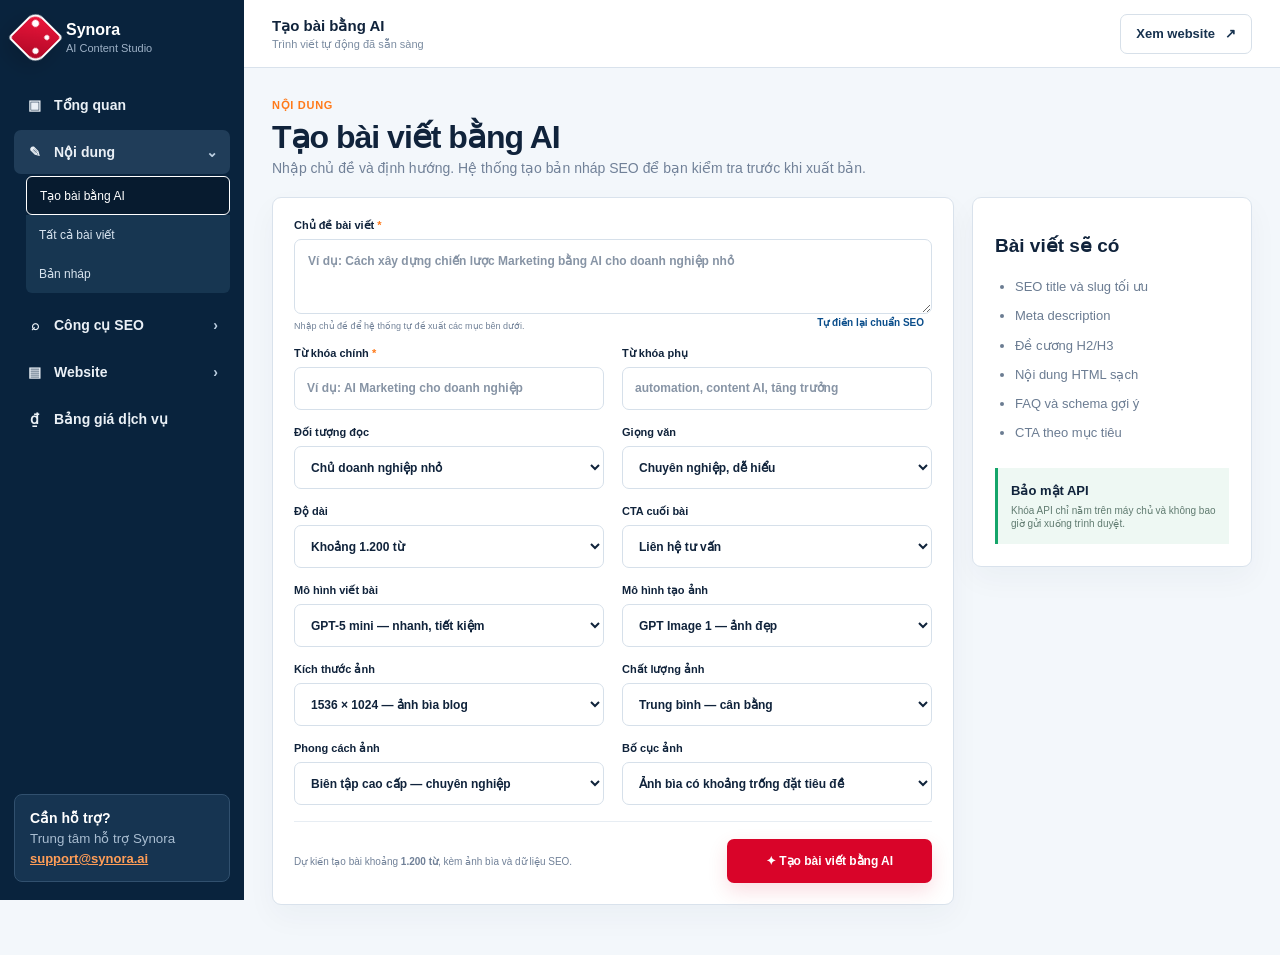
==== admin/index.html @ aa8aed4e "Add Synora AI content studio" ====
<!doctype html>
<html lang="vi">
<head>
  <meta charset="utf-8">
  <meta name="viewport" content="width=device-width,initial-scale=1">
  <meta name="description" content="Synora AI Content Studio — tạo và chỉnh sửa bản nháp SEO bằng AI.">
  <title>Synora — Tạo bài viết bằng AI</title>
  <style>
    :root{--navy:#09233d;--navy2:#173651;--orange:#ff7a1a;--red:#d90429;--border:#d9e2ec;--bg:#f3f7fb;--ink:#10233b;--muted:#718198}
    *{box-sizing:border-box}html{scroll-behavior:smooth}body{margin:0;min-height:100vh;background:var(--bg);color:var(--ink);font-family:Inter,-apple-system,BlinkMacSystemFont,"Segoe UI",sans-serif}button,input,select,textarea{font:inherit}button{cursor:pointer}.shell{min-height:100vh;display:flex}
    .sidebar{position:fixed;z-index:40;inset:0 auto 0 0;width:244px;background:var(--navy);color:#fff;display:flex;flex-direction:column;padding:18px 14px}.brand{display:flex;align-items:center;gap:11px;padding:0 2px 26px}.brand>div{display:flex;flex-direction:column}.brand strong{font-size:16px}.brand small{color:#9fb2c7;font-size:11px;margin-top:3px}.mark{width:39px;height:39px;display:inline-block;position:relative;transform:rotate(45deg);border:2px solid #fff;border-radius:11px 4px;background:linear-gradient(145deg,#ef173c,#ad0625);box-shadow:0 8px 24px #0003}.mark i,.mark b,.mark em{position:absolute;display:block;background:#fff;border-radius:50%}.mark i{width:7px;height:7px;left:4px;top:4px}.mark b{width:6px;height:6px;right:5px;bottom:5px}.mark em{width:5px;height:5px;right:7px;top:7px}.nav{display:flex;flex-direction:column;gap:3px}.nav-item{min-height:44px;width:100%;border:0;background:transparent;color:#eaf0f6;border-radius:7px;padding:0 12px;display:flex;align-items:center;gap:11px;text-decoration:none;text-align:left;font-size:14px;font-weight:650}.nav-item:hover,.nav-item.expanded{background:#203d59}.nav-item>span{width:17px;text-align:center}.nav-item>i{font-style:normal;margin-left:auto;color:#bdd0e2}.subnav{display:flex;flex-direction:column;margin:-1px 0 7px 12px}.subnav a,.subnav button{height:39px;border:0;background:var(--navy2);color:#d8e4ef;text-align:left;padding:0 13px;text-decoration:none;font-size:12px}.subnav button:last-child{border-radius:0 0 6px 6px}.subnav .active{background:#071b2f;color:#fff;border:1px solid #fff;border-radius:6px;display:flex;align-items:center}.support{margin-top:auto;border:1px solid #31506e;background:#163451;border-radius:8px;padding:15px;display:flex;flex-direction:column}.support strong{font-size:14px}.support small{color:#a9bdd1;margin:5px 0}.support a{color:#ff9d57;font-weight:800;font-size:13px}
    .workspace{margin-left:244px;width:calc(100% - 244px);min-height:100vh}.topbar{height:68px;background:#fff;border-bottom:1px solid var(--border);display:flex;align-items:center;padding:0 28px;position:sticky;top:0;z-index:30}.topbar>div{display:flex;flex-direction:column}.topbar strong{font-size:15px}.topbar small{font-size:11px;color:#7a8ba0;margin-top:3px}.view-site{margin-left:auto;height:40px;display:flex;align-items:center;gap:10px;border:1px solid #d7e0e9;border-radius:7px;padding:0 15px;color:#17324f;background:#fff;text-decoration:none;font-size:13px;font-weight:650}.view-site:hover{border-color:var(--orange);color:#c45200}.menu{display:none;border:0;background:transparent;color:var(--ink);font-size:21px;margin-right:10px}.content{max-width:1650px;margin:0 auto;padding:27px 28px 50px}.page-heading{margin-bottom:21px}.page-heading>span{color:var(--orange);font-size:11px;font-weight:850;letter-spacing:.7px}.page-heading h1{font-size:32px;line-height:1.1;margin:7px 0 5px;font-weight:800;letter-spacing:-1px}.page-heading p{margin:0;color:var(--muted);font-size:14px}.layout{display:grid;grid-template-columns:minmax(0,1fr) 280px;gap:18px;align-items:start}.card{background:#fff;border:1px solid var(--border);border-radius:9px;box-shadow:0 12px 30px #17324f0a}.form-card{padding:21px;display:grid;grid-template-columns:1fr 1fr;gap:16px 18px}.field{display:flex;flex-direction:column;gap:7px;position:relative}.wide{grid-column:1/-1}.field>span{font-size:11px;font-weight:800}.field>span b{color:var(--orange)}.field input,.field select,.field textarea{width:100%;border:1px solid #d6e0ea;border-radius:7px;background:#fff;color:var(--ink);padding:0 12px;min-height:43px;font-size:12px;font-weight:600;line-height:1.4;outline:none}.field textarea{min-height:75px;padding:13px;resize:vertical}.field input::placeholder,.field textarea::placeholder{color:#8794a5}.field input:focus,.field select:focus,.field textarea:focus{border-color:#f06b0b;box-shadow:0 0 0 3px #ff7a1a14}.field small{font-size:9px;color:#728298}.text-action{position:absolute;right:4px;bottom:-1px;border:0;background:transparent;color:#0b4e8b;font-size:10px;font-weight:800;padding:4px}.text-action:disabled{opacity:.55}.error{grid-column:1/-1;background:#fff1f3;border:1px solid #f4bdc6;color:#a10a25;border-radius:7px;padding:11px 13px;font-size:12px}.form-footer{grid-column:1/-1;border-top:1px solid #e7edf3;padding-top:17px;display:flex;align-items:center;gap:18px;justify-content:space-between}.form-footer p{margin:0;color:var(--muted);font-size:10px}.generate{min-width:205px;height:44px;border:0;border-radius:7px;background:var(--red);color:#fff;font-size:12px;font-weight:800;box-shadow:0 8px 20px #d9042923}.generate:disabled{opacity:.7;cursor:wait}.spinner{display:inline-block;width:12px;height:12px;border:2px solid #ffffff66;border-top-color:#fff;border-radius:50%;vertical-align:-2px;margin-right:6px;animation:spin .7s linear infinite}@keyframes spin{to{transform:rotate(360deg)}}.benefits{padding:22px;position:sticky;top:89px}.benefits h2{font-size:19px;font-weight:800;margin:14px 0 15px}.benefits ul{margin:0 0 20px;padding-left:20px;color:#6b7c92;font-size:13px;line-height:2.25}.secure{border-left:3px solid #15a56a;background:#eef8f3;padding:13px}.secure strong{font-size:13px}.secure p{color:#607b70;font-size:10px;line-height:1.35;margin:5px 0 0}
    .draft{margin-top:20px;padding:24px;scroll-margin-top:88px}.draft-head{display:flex;align-items:flex-start;gap:20px;justify-content:space-between;border-bottom:1px solid #e5ebf1;padding-bottom:17px}.draft-head span{font-size:9px;color:var(--red);font-weight:850;letter-spacing:1px}.draft-head h2{font-family:Georgia,serif;font-size:23px;margin:6px 0 0}.score{white-space:nowrap;background:#eaf7f0;color:#23734f;border-radius:6px;padding:7px 9px;font-size:10px}.seo-preview{background:#f6f8fa;border-radius:7px;padding:12px 14px;margin:16px 0;font-size:11px;color:#5d6c7e}.seo-preview p{margin:4px 0}.editor{min-height:300px;border:1px solid #dde4eb;border-radius:8px;padding:20px;outline:none;color:#26394f;font-size:14px;line-height:1.75}.editor:focus{border-color:#f06b0b;box-shadow:0 0 0 3px #ff7a1a14}.editor h1,.editor h2{font-family:Georgia,serif;color:var(--ink)}.editor h1{font-size:28px}.editor h2{font-size:20px;margin-top:24px}.draft-actions{display:flex;justify-content:flex-end;gap:10px;margin-top:15px}.draft-actions button,.draft-actions a{height:40px;border:1px solid #d9e1e9;background:#fff;color:#17324f;border-radius:7px;padding:0 15px;display:flex;align-items:center;text-decoration:none;font-size:11px;font-weight:750}.draft-actions .publish{background:var(--red);border-color:var(--red);color:#fff}.toast{position:fixed;z-index:100;right:24px;bottom:24px;background:var(--ink);color:#fff;border-radius:8px;padding:13px 17px;font-size:12px;box-shadow:0 15px 40px #0004;animation:toast .2s ease}@keyframes toast{from{opacity:0;transform:translateY(8px)}}.scrim{display:none}.hidden{display:none!important}
    @media(max-width:1150px){.layout{grid-template-columns:1fr}.benefits{position:static}.benefits ul{columns:2}}
    @media(max-width:860px){.sidebar{transform:translateX(-100%);transition:.25s}.sidebar.open{transform:translateX(0)}.workspace{margin-left:0;width:100%}.menu{display:block}.scrim{display:block;position:fixed;z-index:35;inset:0;background:#0007;border:0}.content{padding:24px 18px 40px}}
    @media(max-width:650px){.topbar{padding:0 14px}.topbar small{display:none}.view-site{height:38px;padding:0 11px}.content{padding:20px 13px 35px}.page-heading h1{font-size:27px}.page-heading p{font-size:12px;line-height:1.5}.form-card{grid-template-columns:1fr;padding:16px;gap:15px}.wide,.error,.form-footer{grid-column:auto}.text-action{position:static;align-self:flex-end;margin-top:-4px}.form-footer{display:block}.form-footer p{margin-bottom:12px}.generate{width:100%}.benefits ul{columns:1}.draft{padding:16px}.draft-head{display:block}.score{display:inline-block;margin-top:12px}.draft-head h2{font-size:20px}.draft-actions{display:grid;grid-template-columns:1fr}.draft-actions button,.draft-actions a{justify-content:center}}
    @media(prefers-reduced-motion:reduce){*{scroll-behavior:auto!important;animation:none!important;transition:none!important}}
  </style>
</head>
<body>
  <main class="shell">
    <aside class="sidebar" id="sidebar">
      <div class="brand"><span class="mark" aria-hidden="true"><i></i><b></b><em></em></span><div><strong>Synora</strong><small>AI Content Studio</small></div></div>
      <nav class="nav" aria-label="Điều hướng quản trị">
        <a class="nav-item" href="../" target="_blank" rel="noopener"><span>▣</span>Tổng quan</a>
        <button class="nav-item expanded" id="content-toggle" aria-expanded="true"><span>✎</span>Nội dung<i>⌄</i></button>
        <div class="subnav" id="subnav"><a class="active" href="./">Tạo bài bằng AI</a><button data-message="Danh sách bài viết đang được mở rộng.">Tất cả bài viết</button><button data-message="Bản nháp đã lưu sẽ xuất hiện tại đây.">Bản nháp</button></div>
        <button class="nav-item" data-message="Công cụ SEO đang được mở rộng."><span>⌕</span>Công cụ SEO<i>›</i></button>
        <a class="nav-item" href="../" target="_blank" rel="noopener"><span>▤</span>Website<i>›</i></a>
        <button class="nav-item" data-message="Bảng giá dịch vụ đang được cập nhật."><span>₫</span>Bảng giá dịch vụ</button>
      </nav>
      <div class="support"><strong>Cần hỗ trợ?</strong><small>Trung tâm hỗ trợ Synora</small><a href="mailto:support@synora.ai">support@synora.ai</a></div>
    </aside>
    <button class="scrim hidden" id="scrim" aria-label="Đóng menu"></button>

    <section class="workspace">
      <header class="topbar"><button class="menu" id="menu" aria-label="Mở menu" aria-expanded="false">☰</button><div><strong>Tạo bài bằng AI</strong><small>Trình viết tự động đã sẵn sàng</small></div><a class="view-site" href="../" target="_blank" rel="noopener">Xem website <span>↗</span></a></header>
      <div class="content">
        <div class="page-heading"><span>NỘI DUNG</span><h1>Tạo bài viết bằng AI</h1><p>Nhập chủ đề và định hướng. Hệ thống tạo bản nháp SEO để bạn kiểm tra trước khi xuất bản.</p></div>
        <div class="layout">
          <form class="card form-card" id="article-form">
            <label class="field wide"><span>Chủ đề bài viết <b>*</b></span><textarea id="topic" required placeholder="Ví dụ: Cách xây dựng chiến lược Marketing bằng AI cho doanh nghiệp nhỏ"></textarea><small>Nhập chủ đề để hệ thống tự đề xuất các mục bên dưới.</small><button class="text-action" id="seo-suggest" type="button">Tự điền lại chuẩn SEO</button></label>
            <label class="field"><span>Từ khóa chính <b>*</b></span><input id="keyword" required placeholder="Ví dụ: AI Marketing cho doanh nghiệp"></label>
            <label class="field"><span>Từ khóa phụ</span><input id="secondary" placeholder="automation, content AI, tăng trưởng"></label>
            <label class="field"><span>Đối tượng đọc</span><select id="audience"><option>Chủ doanh nghiệp nhỏ</option><option>Quản lý Marketing</option><option>Đội ngũ doanh nghiệp</option><option>Người mới bắt đầu</option></select></label>
            <label class="field"><span>Giọng văn</span><select id="tone"><option>Chuyên nghiệp, dễ hiểu</option><option>Chuyên gia dẫn dắt</option><option>Thân thiện, gần gũi</option><option>Thuyết phục, bán hàng</option></select></label>
            <label class="field"><span>Độ dài</span><select id="length"><option>Khoảng 800 từ</option><option selected>Khoảng 1.200 từ</option><option>Khoảng 2.000 từ</option><option>Bài chuyên sâu 3.000 từ</option></select></label>
            <label class="field"><span>CTA cuối bài</span><select id="cta"><option>Liên hệ tư vấn</option><option>Đăng ký dùng thử</option><option>Tải tài liệu</option><option>Xem thêm dịch vụ</option></select></label>
            <label class="field"><span>Mô hình viết bài</span><select id="writing-model"><option>GPT-5 mini — nhanh, tiết kiệm</option><option>GPT-5 — chất lượng cao</option><option>GPT-5 Pro — bài chuyên sâu</option></select></label>
            <label class="field"><span>Mô hình tạo ảnh</span><select id="image-model"><option>GPT Image 1 — ảnh đẹp</option><option>GPT Image 1 — ảnh nhanh</option></select></label>
            <label class="field"><span>Kích thước ảnh</span><select id="image-size"><option>1536 × 1024 — ảnh bìa blog</option><option>1024 × 1024 — ảnh vuông</option><option>1024 × 1536 — ảnh dọc</option></select></label>
            <label class="field"><span>Chất lượng ảnh</span><select id="image-quality"><option>Thấp — tiết kiệm</option><option selected>Trung bình — cân bằng</option><option>Cao — sắc nét</option></select></label>
            <label class="field"><span>Phong cách ảnh</span><select id="image-style"><option>Biên tập cao cấp — chuyên nghiệp</option><option>Chân thực — thương mại</option><option>Tối giản — công nghệ</option><option>Điện ảnh — cao cấp</option></select></label>
            <label class="field"><span>Bố cục ảnh</span><select id="image-layout"><option>Ảnh bìa có khoảng trống đặt tiêu đề</option><option>Chủ thể ở trung tâm</option><option>Chủ thể lệch phải</option><option>Chủ thể lệch trái</option></select></label>
            <div class="error hidden" id="error" role="alert"></div>
            <div class="form-footer"><p>Dự kiến tạo bài khoảng <strong id="word-estimate">1.200 từ</strong>, kèm ảnh bìa và dữ liệu SEO.</p><button class="generate" id="generate" type="submit">✦ Tạo bài viết bằng AI</button></div>
          </form>
          <aside class="card benefits"><h2>Bài viết sẽ có</h2><ul><li>SEO title và slug tối ưu</li><li>Meta description</li><li>Đề cương H2/H3</li><li>Nội dung HTML sạch</li><li>FAQ và schema gợi ý</li><li>CTA theo mục tiêu</li></ul><div class="secure"><strong>Bảo mật API</strong><p>Khóa API chỉ nằm trên máy chủ và không bao giờ gửi xuống trình duyệt.</p></div></aside>
        </div>
        <section class="card draft hidden" id="draft"><div class="draft-head"><div><span>BẢN NHÁP AI</span><h2 id="draft-title"></h2></div><b class="score">Điểm SEO 92/100</b></div><div class="seo-preview"><p><strong>Đường dẫn:</strong> /<span id="draft-slug"></span></p><p><strong>Mô tả:</strong> <span id="draft-meta"></span></p></div><article class="editor" id="editor" role="textbox" aria-label="Nội dung bản nháp có thể chỉnh sửa" aria-multiline="true" contenteditable="true"></article><div class="draft-actions"><button id="save" type="button">Lưu bản nháp</button><a href="../" target="_blank" rel="noopener">Xem trên website</a><button class="publish" id="publish" type="button">Xuất bản</button></div></section>
      </div>
    </section>
  </main>
  <div class="toast hidden" id="toast" role="status" aria-live="polite"></div>
  <script>
    (()=>{
      const ids=["topic","keyword","secondary","audience","tone","length","cta","writing-model","image-model","image-size","image-quality","image-style","image-layout"];
      const $=id=>document.getElementById(id);let toastTimer;
      const escapeHtml=value=>String(value||"").replace(/[&<>"']/g,c=>({"&":"&amp;","<":"&lt;",">":"&gt;",'"':"&quot;","'":"&#39;"}[c]));
      const slugify=value=>String(value||"").normalize("NFD").replace(/[\u0300-\u036f]/g,"").replace(/đ/g,"d").replace(/Đ/g,"D").toLowerCase().replace(/[^a-z0-9]+/g,"-").replace(/^-|-$/g,"");
      const sanitize=html=>{const t=document.createElement("template");t.innerHTML=String(html||"");t.content.querySelectorAll("script,style,iframe,object,embed,link,meta").forEach(n=>n.remove());t.content.querySelectorAll("*").forEach(el=>[...el.attributes].forEach(a=>{if(/^on/i.test(a.name)||a.name==="srcdoc"||/javascript:/i.test(a.value))el.removeAttribute(a.name)}));return t.innerHTML};
      const notify=message=>{const t=$("toast");t.textContent="✓ "+message;t.classList.remove("hidden");clearTimeout(toastTimer);toastTimer=setTimeout(()=>t.classList.add("hidden"),3000)};
      const showError=message=>{const e=$("error");e.textContent=message;e.classList.toggle("hidden",!message)};
      const values=()=>Object.fromEntries(ids.map(id=>[id,$(id).value]));
      const renderDraft=d=>{$("draft-title").textContent=d.title;$("draft-slug").textContent=d.slug;$("draft-meta").textContent=d.meta;$("editor").innerHTML=sanitize(d.html);$("draft").classList.remove("hidden")};
      const currentDraft=()=>({title:$("draft-title").textContent,slug:$("draft-slug").textContent,meta:$("draft-meta").textContent,html:sanitize($("editor").innerHTML)});
      const saveDraft=()=>{try{const draft=currentDraft();$("editor").innerHTML=draft.html;localStorage.setItem("synora_admin_article",JSON.stringify({form:values(),draft,savedAt:new Date().toISOString()}));notify("Đã lưu bản nháp và nội dung vừa chỉnh sửa.");return true}catch{showError("Không thể lưu bản nháp trên trình duyệt này. Hãy sao chép nội dung trước khi rời trang.");return false}};
      try{const saved=JSON.parse(localStorage.getItem("synora_admin_article")||"null");if(saved?.form&&saved?.draft){ids.forEach(id=>{if(saved.form[id]!==undefined)$(id).value=saved.form[id]});renderDraft(saved.draft)}}catch{localStorage.removeItem("synora_admin_article")}
      $("seo-suggest").addEventListener("click",()=>{const topic=$("topic").value.trim();if(!topic){showError("Hãy nhập chủ đề bài viết trước khi tự điền SEO.");return}showError("");const b=$("seo-suggest");b.disabled=true;b.textContent="Đang đề xuất…";setTimeout(()=>{const compact=topic.replace(/^(cách|hướng dẫn|bí quyết)\s+/i,"").trim()||topic;$("keyword").value=compact;$("secondary").value=`${compact} hiệu quả, chiến lược ${compact}, ${compact} cho doanh nghiệp`;b.disabled=false;b.textContent="Tự điền lại chuẩn SEO";notify("Đã đề xuất bộ từ khóa chuẩn SEO.")},550)});
      $("length").addEventListener("change",()=>{$("word-estimate").textContent=($("length").value.match(/[\d.]+/)?.[0]||"1.200")+" từ"});
      $("article-form").addEventListener("submit",event=>{event.preventDefault();const topic=$("topic").value.trim(),keyword=$("keyword").value.trim(),audience=$("audience").value.toLowerCase();if(!topic||!keyword){showError("Chủ đề bài viết và từ khóa chính là thông tin bắt buộc.");return}showError("");const b=$("generate");b.disabled=true;b.innerHTML='<i class="spinner"></i> Đang tạo bài viết…';setTimeout(()=>{const title=`${topic}: Hướng dẫn thực tế dành cho ${audience}`,safeTitle=escapeHtml(title),safeKeyword=escapeHtml(keyword);renderDraft({title,slug:slugify(title),meta:`Khám phá ${keyword} với hướng dẫn rõ ràng, ví dụ thực tế và chiến lược phù hợp cho ${audience}.`,html:`<h1>${safeTitle}</h1><p><strong>${safeKeyword}</strong> đang trở thành một phần quan trọng trong chiến lược tăng trưởng hiện đại. Bản nháp này giúp bạn bắt đầu nhanh nhưng vẫn giữ quyền kiểm duyệt trước khi xuất bản.</p><h2>Vì sao chủ đề này quan trọng?</h2><p>Nội dung tốt cần giải quyết đúng nhu cầu người đọc, có cấu trúc rõ ràng và thể hiện đúng giọng thương hiệu.</p><h2>Quy trình triển khai đề xuất</h2><p>Bắt đầu từ mục tiêu, chuẩn hóa từ khóa, xây dựng đề cương H2/H3, hoàn thiện nội dung rồi kiểm tra SEO trước khi xuất bản.</p><h2>Câu hỏi thường gặp</h2><p><strong>Bài viết có tự động xuất bản không?</strong><br>Không. Synora luôn để bạn kiểm tra và chủ động nhấn Xuất bản.</p>`});b.disabled=false;b.textContent="✦ Tạo bài viết bằng AI";setTimeout(()=>$("draft").scrollIntoView({behavior:"smooth",block:"start"}),50)},900)});
      $("save").addEventListener("click",saveDraft);$("publish").addEventListener("click",()=>{if(saveDraft())notify("Đã lưu bản nháp. Kết nối xuất bản sẽ được bật khi có máy chủ nội dung.")});
      document.querySelectorAll("[data-message]").forEach(b=>b.addEventListener("click",()=>notify(b.dataset.message)));
      $("content-toggle").addEventListener("click",()=>{const s=$("subnav"),open=!s.classList.toggle("hidden");$("content-toggle").setAttribute("aria-expanded",String(open));$("content-toggle").querySelector("i").textContent=open?"⌄":"›"});
      const closeMenu=()=>{$("sidebar").classList.remove("open");$("scrim").classList.add("hidden");$("menu").setAttribute("aria-expanded","false")};$("menu").addEventListener("click",()=>{$("sidebar").classList.add("open");$("scrim").classList.remove("hidden");$("menu").setAttribute("aria-expanded","true")});$("scrim").addEventListener("click",closeMenu);
    })();
  </script>
</body>
</html>
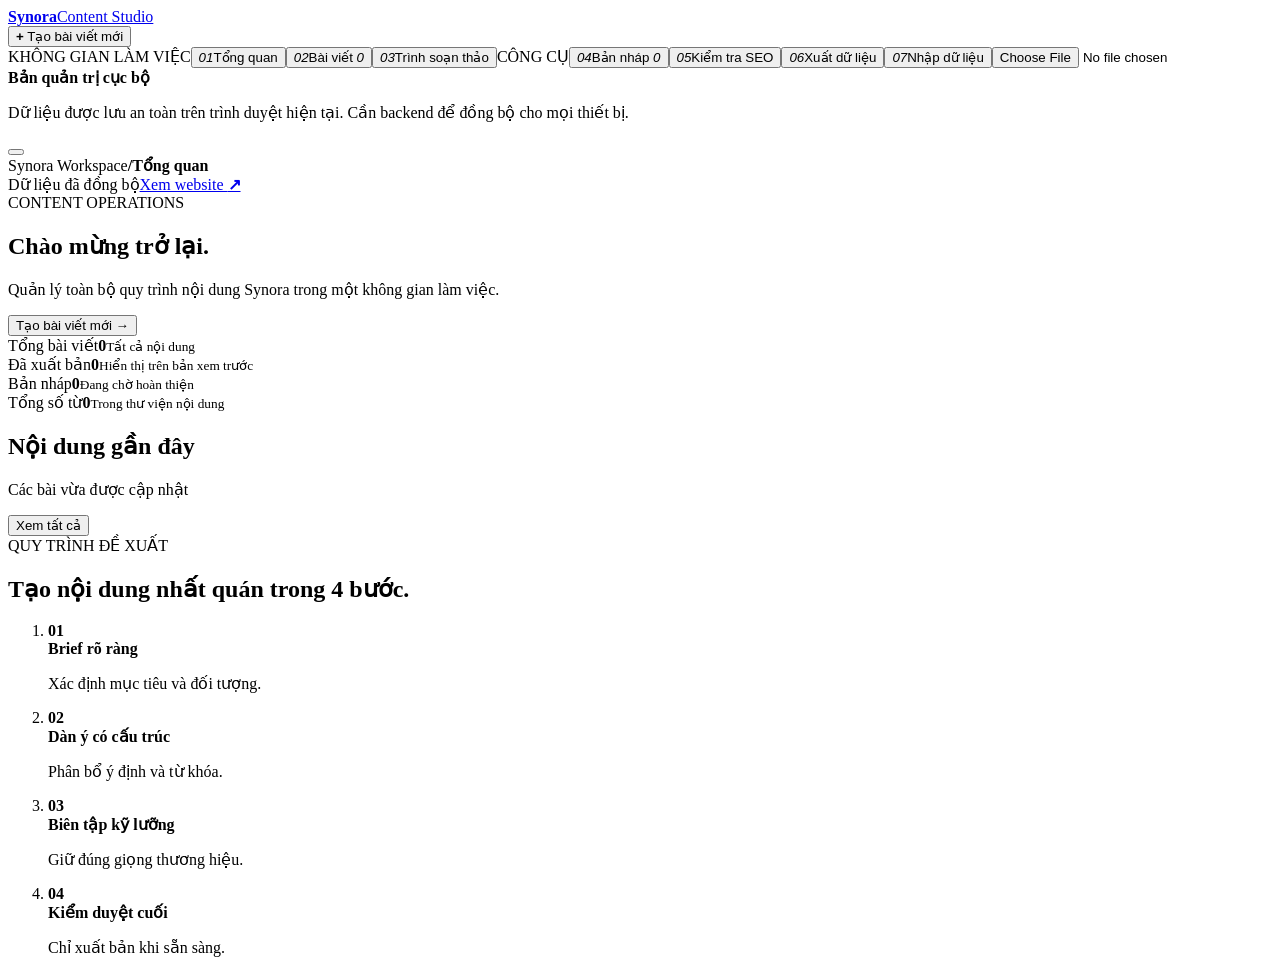
==== commit 2545de3b: "feat: launch Synora landing and content studio" ====
--- a/admin/index.html
+++ b/admin/index.html
@@ -1,89 +1 @@
-<!doctype html>
-<html lang="vi">
-<head>
-  <meta charset="utf-8">
-  <meta name="viewport" content="width=device-width,initial-scale=1">
-  <meta name="description" content="Synora AI Content Studio — tạo và chỉnh sửa bản nháp SEO bằng AI.">
-  <title>Synora — Tạo bài viết bằng AI</title>
-  <style>
-    :root{--navy:#09233d;--navy2:#173651;--orange:#ff7a1a;--red:#d90429;--border:#d9e2ec;--bg:#f3f7fb;--ink:#10233b;--muted:#718198}
-    *{box-sizing:border-box}html{scroll-behavior:smooth}body{margin:0;min-height:100vh;background:var(--bg);color:var(--ink);font-family:Inter,-apple-system,BlinkMacSystemFont,"Segoe UI",sans-serif}button,input,select,textarea{font:inherit}button{cursor:pointer}.shell{min-height:100vh;display:flex}
-    .sidebar{position:fixed;z-index:40;inset:0 auto 0 0;width:244px;background:var(--navy);color:#fff;display:flex;flex-direction:column;padding:18px 14px}.brand{display:flex;align-items:center;gap:11px;padding:0 2px 26px}.brand>div{display:flex;flex-direction:column}.brand strong{font-size:16px}.brand small{color:#9fb2c7;font-size:11px;margin-top:3px}.mark{width:39px;height:39px;display:inline-block;position:relative;transform:rotate(45deg);border:2px solid #fff;border-radius:11px 4px;background:linear-gradient(145deg,#ef173c,#ad0625);box-shadow:0 8px 24px #0003}.mark i,.mark b,.mark em{position:absolute;display:block;background:#fff;border-radius:50%}.mark i{width:7px;height:7px;left:4px;top:4px}.mark b{width:6px;height:6px;right:5px;bottom:5px}.mark em{width:5px;height:5px;right:7px;top:7px}.nav{display:flex;flex-direction:column;gap:3px}.nav-item{min-height:44px;width:100%;border:0;background:transparent;color:#eaf0f6;border-radius:7px;padding:0 12px;display:flex;align-items:center;gap:11px;text-decoration:none;text-align:left;font-size:14px;font-weight:650}.nav-item:hover,.nav-item.expanded{background:#203d59}.nav-item>span{width:17px;text-align:center}.nav-item>i{font-style:normal;margin-left:auto;color:#bdd0e2}.subnav{display:flex;flex-direction:column;margin:-1px 0 7px 12px}.subnav a,.subnav button{height:39px;border:0;background:var(--navy2);color:#d8e4ef;text-align:left;padding:0 13px;text-decoration:none;font-size:12px}.subnav button:last-child{border-radius:0 0 6px 6px}.subnav .active{background:#071b2f;color:#fff;border:1px solid #fff;border-radius:6px;display:flex;align-items:center}.support{margin-top:auto;border:1px solid #31506e;background:#163451;border-radius:8px;padding:15px;display:flex;flex-direction:column}.support strong{font-size:14px}.support small{color:#a9bdd1;margin:5px 0}.support a{color:#ff9d57;font-weight:800;font-size:13px}
-    .workspace{margin-left:244px;width:calc(100% - 244px);min-height:100vh}.topbar{height:68px;background:#fff;border-bottom:1px solid var(--border);display:flex;align-items:center;padding:0 28px;position:sticky;top:0;z-index:30}.topbar>div{display:flex;flex-direction:column}.topbar strong{font-size:15px}.topbar small{font-size:11px;color:#7a8ba0;margin-top:3px}.view-site{margin-left:auto;height:40px;display:flex;align-items:center;gap:10px;border:1px solid #d7e0e9;border-radius:7px;padding:0 15px;color:#17324f;background:#fff;text-decoration:none;font-size:13px;font-weight:650}.view-site:hover{border-color:var(--orange);color:#c45200}.menu{display:none;border:0;background:transparent;color:var(--ink);font-size:21px;margin-right:10px}.content{max-width:1650px;margin:0 auto;padding:27px 28px 50px}.page-heading{margin-bottom:21px}.page-heading>span{color:var(--orange);font-size:11px;font-weight:850;letter-spacing:.7px}.page-heading h1{font-size:32px;line-height:1.1;margin:7px 0 5px;font-weight:800;letter-spacing:-1px}.page-heading p{margin:0;color:var(--muted);font-size:14px}.layout{display:grid;grid-template-columns:minmax(0,1fr) 280px;gap:18px;align-items:start}.card{background:#fff;border:1px solid var(--border);border-radius:9px;box-shadow:0 12px 30px #17324f0a}.form-card{padding:21px;display:grid;grid-template-columns:1fr 1fr;gap:16px 18px}.field{display:flex;flex-direction:column;gap:7px;position:relative}.wide{grid-column:1/-1}.field>span{font-size:11px;font-weight:800}.field>span b{color:var(--orange)}.field input,.field select,.field textarea{width:100%;border:1px solid #d6e0ea;border-radius:7px;background:#fff;color:var(--ink);padding:0 12px;min-height:43px;font-size:12px;font-weight:600;line-height:1.4;outline:none}.field textarea{min-height:75px;padding:13px;resize:vertical}.field input::placeholder,.field textarea::placeholder{color:#8794a5}.field input:focus,.field select:focus,.field textarea:focus{border-color:#f06b0b;box-shadow:0 0 0 3px #ff7a1a14}.field small{font-size:9px;color:#728298}.text-action{position:absolute;right:4px;bottom:-1px;border:0;background:transparent;color:#0b4e8b;font-size:10px;font-weight:800;padding:4px}.text-action:disabled{opacity:.55}.error{grid-column:1/-1;background:#fff1f3;border:1px solid #f4bdc6;color:#a10a25;border-radius:7px;padding:11px 13px;font-size:12px}.form-footer{grid-column:1/-1;border-top:1px solid #e7edf3;padding-top:17px;display:flex;align-items:center;gap:18px;justify-content:space-between}.form-footer p{margin:0;color:var(--muted);font-size:10px}.generate{min-width:205px;height:44px;border:0;border-radius:7px;background:var(--red);color:#fff;font-size:12px;font-weight:800;box-shadow:0 8px 20px #d9042923}.generate:disabled{opacity:.7;cursor:wait}.spinner{display:inline-block;width:12px;height:12px;border:2px solid #ffffff66;border-top-color:#fff;border-radius:50%;vertical-align:-2px;margin-right:6px;animation:spin .7s linear infinite}@keyframes spin{to{transform:rotate(360deg)}}.benefits{padding:22px;position:sticky;top:89px}.benefits h2{font-size:19px;font-weight:800;margin:14px 0 15px}.benefits ul{margin:0 0 20px;padding-left:20px;color:#6b7c92;font-size:13px;line-height:2.25}.secure{border-left:3px solid #15a56a;background:#eef8f3;padding:13px}.secure strong{font-size:13px}.secure p{color:#607b70;font-size:10px;line-height:1.35;margin:5px 0 0}
-    .draft{margin-top:20px;padding:24px;scroll-margin-top:88px}.draft-head{display:flex;align-items:flex-start;gap:20px;justify-content:space-between;border-bottom:1px solid #e5ebf1;padding-bottom:17px}.draft-head span{font-size:9px;color:var(--red);font-weight:850;letter-spacing:1px}.draft-head h2{font-family:Georgia,serif;font-size:23px;margin:6px 0 0}.score{white-space:nowrap;background:#eaf7f0;color:#23734f;border-radius:6px;padding:7px 9px;font-size:10px}.seo-preview{background:#f6f8fa;border-radius:7px;padding:12px 14px;margin:16px 0;font-size:11px;color:#5d6c7e}.seo-preview p{margin:4px 0}.editor{min-height:300px;border:1px solid #dde4eb;border-radius:8px;padding:20px;outline:none;color:#26394f;font-size:14px;line-height:1.75}.editor:focus{border-color:#f06b0b;box-shadow:0 0 0 3px #ff7a1a14}.editor h1,.editor h2{font-family:Georgia,serif;color:var(--ink)}.editor h1{font-size:28px}.editor h2{font-size:20px;margin-top:24px}.draft-actions{display:flex;justify-content:flex-end;gap:10px;margin-top:15px}.draft-actions button,.draft-actions a{height:40px;border:1px solid #d9e1e9;background:#fff;color:#17324f;border-radius:7px;padding:0 15px;display:flex;align-items:center;text-decoration:none;font-size:11px;font-weight:750}.draft-actions .publish{background:var(--red);border-color:var(--red);color:#fff}.toast{position:fixed;z-index:100;right:24px;bottom:24px;background:var(--ink);color:#fff;border-radius:8px;padding:13px 17px;font-size:12px;box-shadow:0 15px 40px #0004;animation:toast .2s ease}@keyframes toast{from{opacity:0;transform:translateY(8px)}}.scrim{display:none}.hidden{display:none!important}
-    @media(max-width:1150px){.layout{grid-template-columns:1fr}.benefits{position:static}.benefits ul{columns:2}}
-    @media(max-width:860px){.sidebar{transform:translateX(-100%);transition:.25s}.sidebar.open{transform:translateX(0)}.workspace{margin-left:0;width:100%}.menu{display:block}.scrim{display:block;position:fixed;z-index:35;inset:0;background:#0007;border:0}.content{padding:24px 18px 40px}}
-    @media(max-width:650px){.topbar{padding:0 14px}.topbar small{display:none}.view-site{height:38px;padding:0 11px}.content{padding:20px 13px 35px}.page-heading h1{font-size:27px}.page-heading p{font-size:12px;line-height:1.5}.form-card{grid-template-columns:1fr;padding:16px;gap:15px}.wide,.error,.form-footer{grid-column:auto}.text-action{position:static;align-self:flex-end;margin-top:-4px}.form-footer{display:block}.form-footer p{margin-bottom:12px}.generate{width:100%}.benefits ul{columns:1}.draft{padding:16px}.draft-head{display:block}.score{display:inline-block;margin-top:12px}.draft-head h2{font-size:20px}.draft-actions{display:grid;grid-template-columns:1fr}.draft-actions button,.draft-actions a{justify-content:center}}
-    @media(prefers-reduced-motion:reduce){*{scroll-behavior:auto!important;animation:none!important;transition:none!important}}
-  </style>
-</head>
-<body>
-  <main class="shell">
-    <aside class="sidebar" id="sidebar">
-      <div class="brand"><span class="mark" aria-hidden="true"><i></i><b></b><em></em></span><div><strong>Synora</strong><small>AI Content Studio</small></div></div>
-      <nav class="nav" aria-label="Điều hướng quản trị">
-        <a class="nav-item" href="../" target="_blank" rel="noopener"><span>▣</span>Tổng quan</a>
-        <button class="nav-item expanded" id="content-toggle" aria-expanded="true"><span>✎</span>Nội dung<i>⌄</i></button>
-        <div class="subnav" id="subnav"><a class="active" href="./">Tạo bài bằng AI</a><button data-message="Danh sách bài viết đang được mở rộng.">Tất cả bài viết</button><button data-message="Bản nháp đã lưu sẽ xuất hiện tại đây.">Bản nháp</button></div>
-        <button class="nav-item" data-message="Công cụ SEO đang được mở rộng."><span>⌕</span>Công cụ SEO<i>›</i></button>
-        <a class="nav-item" href="../" target="_blank" rel="noopener"><span>▤</span>Website<i>›</i></a>
-        <button class="nav-item" data-message="Bảng giá dịch vụ đang được cập nhật."><span>₫</span>Bảng giá dịch vụ</button>
-      </nav>
-      <div class="support"><strong>Cần hỗ trợ?</strong><small>Trung tâm hỗ trợ Synora</small><a href="mailto:support@synora.ai">support@synora.ai</a></div>
-    </aside>
-    <button class="scrim hidden" id="scrim" aria-label="Đóng menu"></button>
-
-    <section class="workspace">
-      <header class="topbar"><button class="menu" id="menu" aria-label="Mở menu" aria-expanded="false">☰</button><div><strong>Tạo bài bằng AI</strong><small>Trình viết tự động đã sẵn sàng</small></div><a class="view-site" href="../" target="_blank" rel="noopener">Xem website <span>↗</span></a></header>
-      <div class="content">
-        <div class="page-heading"><span>NỘI DUNG</span><h1>Tạo bài viết bằng AI</h1><p>Nhập chủ đề và định hướng. Hệ thống tạo bản nháp SEO để bạn kiểm tra trước khi xuất bản.</p></div>
-        <div class="layout">
-          <form class="card form-card" id="article-form">
-            <label class="field wide"><span>Chủ đề bài viết <b>*</b></span><textarea id="topic" required placeholder="Ví dụ: Cách xây dựng chiến lược Marketing bằng AI cho doanh nghiệp nhỏ"></textarea><small>Nhập chủ đề để hệ thống tự đề xuất các mục bên dưới.</small><button class="text-action" id="seo-suggest" type="button">Tự điền lại chuẩn SEO</button></label>
-            <label class="field"><span>Từ khóa chính <b>*</b></span><input id="keyword" required placeholder="Ví dụ: AI Marketing cho doanh nghiệp"></label>
-            <label class="field"><span>Từ khóa phụ</span><input id="secondary" placeholder="automation, content AI, tăng trưởng"></label>
-            <label class="field"><span>Đối tượng đọc</span><select id="audience"><option>Chủ doanh nghiệp nhỏ</option><option>Quản lý Marketing</option><option>Đội ngũ doanh nghiệp</option><option>Người mới bắt đầu</option></select></label>
-            <label class="field"><span>Giọng văn</span><select id="tone"><option>Chuyên nghiệp, dễ hiểu</option><option>Chuyên gia dẫn dắt</option><option>Thân thiện, gần gũi</option><option>Thuyết phục, bán hàng</option></select></label>
-            <label class="field"><span>Độ dài</span><select id="length"><option>Khoảng 800 từ</option><option selected>Khoảng 1.200 từ</option><option>Khoảng 2.000 từ</option><option>Bài chuyên sâu 3.000 từ</option></select></label>
-            <label class="field"><span>CTA cuối bài</span><select id="cta"><option>Liên hệ tư vấn</option><option>Đăng ký dùng thử</option><option>Tải tài liệu</option><option>Xem thêm dịch vụ</option></select></label>
-            <label class="field"><span>Mô hình viết bài</span><select id="writing-model"><option>GPT-5 mini — nhanh, tiết kiệm</option><option>GPT-5 — chất lượng cao</option><option>GPT-5 Pro — bài chuyên sâu</option></select></label>
-            <label class="field"><span>Mô hình tạo ảnh</span><select id="image-model"><option>GPT Image 1 — ảnh đẹp</option><option>GPT Image 1 — ảnh nhanh</option></select></label>
-            <label class="field"><span>Kích thước ảnh</span><select id="image-size"><option>1536 × 1024 — ảnh bìa blog</option><option>1024 × 1024 — ảnh vuông</option><option>1024 × 1536 — ảnh dọc</option></select></label>
-            <label class="field"><span>Chất lượng ảnh</span><select id="image-quality"><option>Thấp — tiết kiệm</option><option selected>Trung bình — cân bằng</option><option>Cao — sắc nét</option></select></label>
-            <label class="field"><span>Phong cách ảnh</span><select id="image-style"><option>Biên tập cao cấp — chuyên nghiệp</option><option>Chân thực — thương mại</option><option>Tối giản — công nghệ</option><option>Điện ảnh — cao cấp</option></select></label>
-            <label class="field"><span>Bố cục ảnh</span><select id="image-layout"><option>Ảnh bìa có khoảng trống đặt tiêu đề</option><option>Chủ thể ở trung tâm</option><option>Chủ thể lệch phải</option><option>Chủ thể lệch trái</option></select></label>
-            <div class="error hidden" id="error" role="alert"></div>
-            <div class="form-footer"><p>Dự kiến tạo bài khoảng <strong id="word-estimate">1.200 từ</strong>, kèm ảnh bìa và dữ liệu SEO.</p><button class="generate" id="generate" type="submit">✦ Tạo bài viết bằng AI</button></div>
-          </form>
-          <aside class="card benefits"><h2>Bài viết sẽ có</h2><ul><li>SEO title và slug tối ưu</li><li>Meta description</li><li>Đề cương H2/H3</li><li>Nội dung HTML sạch</li><li>FAQ và schema gợi ý</li><li>CTA theo mục tiêu</li></ul><div class="secure"><strong>Bảo mật API</strong><p>Khóa API chỉ nằm trên máy chủ và không bao giờ gửi xuống trình duyệt.</p></div></aside>
-        </div>
-        <section class="card draft hidden" id="draft"><div class="draft-head"><div><span>BẢN NHÁP AI</span><h2 id="draft-title"></h2></div><b class="score">Điểm SEO 92/100</b></div><div class="seo-preview"><p><strong>Đường dẫn:</strong> /<span id="draft-slug"></span></p><p><strong>Mô tả:</strong> <span id="draft-meta"></span></p></div><article class="editor" id="editor" role="textbox" aria-label="Nội dung bản nháp có thể chỉnh sửa" aria-multiline="true" contenteditable="true"></article><div class="draft-actions"><button id="save" type="button">Lưu bản nháp</button><a href="../" target="_blank" rel="noopener">Xem trên website</a><button class="publish" id="publish" type="button">Xuất bản</button></div></section>
-      </div>
-    </section>
-  </main>
-  <div class="toast hidden" id="toast" role="status" aria-live="polite"></div>
-  <script>
-    (()=>{
-      const ids=["topic","keyword","secondary","audience","tone","length","cta","writing-model","image-model","image-size","image-quality","image-style","image-layout"];
-      const $=id=>document.getElementById(id);let toastTimer;
-      const escapeHtml=value=>String(value||"").replace(/[&<>"']/g,c=>({"&":"&amp;","<":"&lt;",">":"&gt;",'"':"&quot;","'":"&#39;"}[c]));
-      const slugify=value=>String(value||"").normalize("NFD").replace(/[\u0300-\u036f]/g,"").replace(/đ/g,"d").replace(/Đ/g,"D").toLowerCase().replace(/[^a-z0-9]+/g,"-").replace(/^-|-$/g,"");
-      const sanitize=html=>{const t=document.createElement("template");t.innerHTML=String(html||"");t.content.querySelectorAll("script,style,iframe,object,embed,link,meta").forEach(n=>n.remove());t.content.querySelectorAll("*").forEach(el=>[...el.attributes].forEach(a=>{if(/^on/i.test(a.name)||a.name==="srcdoc"||/javascript:/i.test(a.value))el.removeAttribute(a.name)}));return t.innerHTML};
-      const notify=message=>{const t=$("toast");t.textContent="✓ "+message;t.classList.remove("hidden");clearTimeout(toastTimer);toastTimer=setTimeout(()=>t.classList.add("hidden"),3000)};
-      const showError=message=>{const e=$("error");e.textContent=message;e.classList.toggle("hidden",!message)};
-      const values=()=>Object.fromEntries(ids.map(id=>[id,$(id).value]));
-      const renderDraft=d=>{$("draft-title").textContent=d.title;$("draft-slug").textContent=d.slug;$("draft-meta").textContent=d.meta;$("editor").innerHTML=sanitize(d.html);$("draft").classList.remove("hidden")};
-      const currentDraft=()=>({title:$("draft-title").textContent,slug:$("draft-slug").textContent,meta:$("draft-meta").textContent,html:sanitize($("editor").innerHTML)});
-      const saveDraft=()=>{try{const draft=currentDraft();$("editor").innerHTML=draft.html;localStorage.setItem("synora_admin_article",JSON.stringify({form:values(),draft,savedAt:new Date().toISOString()}));notify("Đã lưu bản nháp và nội dung vừa chỉnh sửa.");return true}catch{showError("Không thể lưu bản nháp trên trình duyệt này. Hãy sao chép nội dung trước khi rời trang.");return false}};
-      try{const saved=JSON.parse(localStorage.getItem("synora_admin_article")||"null");if(saved?.form&&saved?.draft){ids.forEach(id=>{if(saved.form[id]!==undefined)$(id).value=saved.form[id]});renderDraft(saved.draft)}}catch{localStorage.removeItem("synora_admin_article")}
-      $("seo-suggest").addEventListener("click",()=>{const topic=$("topic").value.trim();if(!topic){showError("Hãy nhập chủ đề bài viết trước khi tự điền SEO.");return}showError("");const b=$("seo-suggest");b.disabled=true;b.textContent="Đang đề xuất…";setTimeout(()=>{const compact=topic.replace(/^(cách|hướng dẫn|bí quyết)\s+/i,"").trim()||topic;$("keyword").value=compact;$("secondary").value=`${compact} hiệu quả, chiến lược ${compact}, ${compact} cho doanh nghiệp`;b.disabled=false;b.textContent="Tự điền lại chuẩn SEO";notify("Đã đề xuất bộ từ khóa chuẩn SEO.")},550)});
-      $("length").addEventListener("change",()=>{$("word-estimate").textContent=($("length").value.match(/[\d.]+/)?.[0]||"1.200")+" từ"});
-      $("article-form").addEventListener("submit",event=>{event.preventDefault();const topic=$("topic").value.trim(),keyword=$("keyword").value.trim(),audience=$("audience").value.toLowerCase();if(!topic||!keyword){showError("Chủ đề bài viết và từ khóa chính là thông tin bắt buộc.");return}showError("");const b=$("generate");b.disabled=true;b.innerHTML='<i class="spinner"></i> Đang tạo bài viết…';setTimeout(()=>{const title=`${topic}: Hướng dẫn thực tế dành cho ${audience}`,safeTitle=escapeHtml(title),safeKeyword=escapeHtml(keyword);renderDraft({title,slug:slugify(title),meta:`Khám phá ${keyword} với hướng dẫn rõ ràng, ví dụ thực tế và chiến lược phù hợp cho ${audience}.`,html:`<h1>${safeTitle}</h1><p><strong>${safeKeyword}</strong> đang trở thành một phần quan trọng trong chiến lược tăng trưởng hiện đại. Bản nháp này giúp bạn bắt đầu nhanh nhưng vẫn giữ quyền kiểm duyệt trước khi xuất bản.</p><h2>Vì sao chủ đề này quan trọng?</h2><p>Nội dung tốt cần giải quyết đúng nhu cầu người đọc, có cấu trúc rõ ràng và thể hiện đúng giọng thương hiệu.</p><h2>Quy trình triển khai đề xuất</h2><p>Bắt đầu từ mục tiêu, chuẩn hóa từ khóa, xây dựng đề cương H2/H3, hoàn thiện nội dung rồi kiểm tra SEO trước khi xuất bản.</p><h2>Câu hỏi thường gặp</h2><p><strong>Bài viết có tự động xuất bản không?</strong><br>Không. Synora luôn để bạn kiểm tra và chủ động nhấn Xuất bản.</p>`});b.disabled=false;b.textContent="✦ Tạo bài viết bằng AI";setTimeout(()=>$("draft").scrollIntoView({behavior:"smooth",block:"start"}),50)},900)});
-      $("save").addEventListener("click",saveDraft);$("publish").addEventListener("click",()=>{if(saveDraft())notify("Đã lưu bản nháp. Kết nối xuất bản sẽ được bật khi có máy chủ nội dung.")});
-      document.querySelectorAll("[data-message]").forEach(b=>b.addEventListener("click",()=>notify(b.dataset.message)));
-      $("content-toggle").addEventListener("click",()=>{const s=$("subnav"),open=!s.classList.toggle("hidden");$("content-toggle").setAttribute("aria-expanded",String(open));$("content-toggle").querySelector("i").textContent=open?"⌄":"›"});
-      const closeMenu=()=>{$("sidebar").classList.remove("open");$("scrim").classList.add("hidden");$("menu").setAttribute("aria-expanded","false")};$("menu").addEventListener("click",()=>{$("sidebar").classList.add("open");$("scrim").classList.remove("hidden");$("menu").setAttribute("aria-expanded","true")});$("scrim").addEventListener("click",closeMenu);
-    })();
-  </script>
-</body>
-</html>
+<!DOCTYPE html><html lang="vi"><head><meta charSet="utf-8"/><meta name="viewport" content="width=device-width, initial-scale=1"/><link rel="stylesheet" href="/synora-ai-marketing-/_next/static/chunks/0y~zsfx3uygn..css" data-precedence="next"/><link rel="preload" as="script" fetchPriority="low" href="/synora-ai-marketing-/_next/static/chunks/0-t57aycj0uqz.js"/><script src="/synora-ai-marketing-/_next/static/chunks/0hy~tra~4xz2l.js" async=""></script><script src="/synora-ai-marketing-/_next/static/chunks/10mplx1qo1yfm.js" async=""></script><script src="/synora-ai-marketing-/_next/static/chunks/turbopack-080f7cuao3jmr.js" async=""></script><script src="/synora-ai-marketing-/_next/static/chunks/0os4r2b_q-rny.js" async=""></script><script src="/synora-ai-marketing-/_next/static/chunks/0.kkppic7hs7r.js" async=""></script><title>Synora | Nền tảng AI Marketing hợp nhất cho doanh nghiệp</title><meta name="description" content="Nghiên cứu từ khóa, tạo nội dung SEO, sinh hình ảnh và quản lý quy trình Marketing với AI trong một nền tảng duy nhất."/><meta name="application-name" content="Synora"/><meta name="keywords" content="AI Marketing,AI Content,SEO AI,Marketing Automation,Synora"/><link rel="canonical" href="https://toantran30052003-oss.github.io/synora-ai-marketing-/"/><meta property="og:title" content="Synora | AI Marketing Operating System"/><meta property="og:description" content="Biến mọi quyết định Marketing thành lợi thế tăng trưởng."/><meta property="og:url" content="https://toantran30052003-oss.github.io/synora-ai-marketing-/"/><meta property="og:site_name" content="Synora"/><meta property="og:locale" content="vi_VN"/><meta property="og:image" content="https://toantran30052003-oss.github.io/synora-ai-marketing-/og.png"/><meta property="og:image:width" content="1200"/><meta property="og:image:height" content="630"/><meta property="og:image:alt" content="Synora — AI Marketing Operating System"/><meta property="og:type" content="website"/><meta name="twitter:card" content="summary_large_image"/><meta name="twitter:title" content="Synora | AI Marketing Operating System"/><meta name="twitter:description" content="Biến mọi quyết định Marketing thành lợi thế tăng trưởng."/><meta name="twitter:image" content="https://toantran30052003-oss.github.io/synora-ai-marketing-/og.png"/><link rel="shortcut icon" href="/synora-ai-marketing-/favicon.svg"/><link rel="icon" href="/synora-ai-marketing-/favicon.svg"/><link rel="apple-touch-icon" href="/synora-ai-marketing-/favicon.svg"/><script src="/synora-ai-marketing-/_next/static/chunks/03~yq9q893hmn.js" noModule=""></script></head><body><div hidden=""><!--$--><!--/$--></div><main class="studio-shell"><aside class="studio-sidebar "><a class="studio-brand" href="../"><span class="brand-mark" aria-hidden="true"><i></i><b></b><em></em></span><div><strong>Synora</strong><span>Content Studio</span></div></a><button class="new-post"><b>+</b> Tạo bài viết mới</button><nav aria-label="Điều hướng quản trị"><span class="nav-label">KHÔNG GIAN LÀM VIỆC</span><button class="active"><i>01</i>Tổng quan</button><button class=""><i>02</i>Bài viết <em>0</em></button><button class=""><i>03</i>Trình soạn thảo</button><span class="nav-label">CÔNG CỤ</span><button><i>04</i>Bản nháp <em>0</em></button><button><i>05</i>Kiểm tra SEO</button><button><i>06</i>Xuất dữ liệu</button><button><i>07</i>Nhập dữ liệu</button><input class="hidden-input" type="file" accept="application/json"/></nav><div class="studio-note"><strong>Bản quản trị cục bộ</strong><p>Dữ liệu được lưu an toàn trên trình duyệt hiện tại. Cần backend để đồng bộ cho mọi thiết bị.</p></div></aside><section class="studio-workspace"><header class="studio-topbar"><button class="studio-menu" aria-label="Mở menu"><span></span><span></span></button><div><span>Synora Workspace</span><b>/</b><strong>Tổng quan</strong></div><div class="topbar-actions"><span class="save-state"><i></i>Dữ liệu đã đồng bộ</span><a href="../" target="_blank" rel="noreferrer">Xem website <b>↗</b></a></div></header><div class="studio-page"><div class="page-title"><div><span>CONTENT OPERATIONS</span><h1>Chào mừng trở lại.</h1><p>Quản lý toàn bộ quy trình nội dung Synora trong một không gian làm việc.</p></div><button class="primary-action">Tạo bài viết mới <span>→</span></button></div><section class="studio-stats"><article><span>Tổng bài viết</span><strong>0</strong><small>Tất cả nội dung</small></article><article><span>Đã xuất bản</span><strong>0</strong><small>Hiển thị trên bản xem trước</small></article><article><span>Bản nháp</span><strong>0</strong><small>Đang chờ hoàn thiện</small></article><article><span>Tổng số từ</span><strong>0</strong><small>Trong thư viện nội dung</small></article></section><section class="overview-grid"><article class="recent-card"><header><div><h2>Nội dung gần đây</h2><p>Các bài vừa được cập nhật</p></div><button>Xem tất cả</button></header><div class="compact-list"></div></article><article class="workflow-card"><span>QUY TRÌNH ĐỀ XUẤT</span><h2>Tạo nội dung nhất quán trong 4 bước.</h2><ol><li><b>01</b><div><strong>Brief rõ ràng</strong><p>Xác định mục tiêu và đối tượng.</p></div></li><li><b>02</b><div><strong>Dàn ý có cấu trúc</strong><p>Phân bổ ý định và từ khóa.</p></div></li><li><b>03</b><div><strong>Biên tập kỹ lưỡng</strong><p>Giữ đúng giọng thương hiệu.</p></div></li><li><b>04</b><div><strong>Kiểm duyệt cuối</strong><p>Chỉ xuất bản khi sẵn sàng.</p></div></li></ol></article></section></div></section></main><!--$--><!--/$--><script type="application/ld+json">{"@context":"https://schema.org","@type":"SoftwareApplication","name":"Synora","applicationCategory":"BusinessApplication","operatingSystem":"Web","description":"Nền tảng AI Marketing hợp nhất cho doanh nghiệp","url":"https://toantran30052003-oss.github.io/synora-ai-marketing-/"}</script><script src="/synora-ai-marketing-/_next/static/chunks/0-t57aycj0uqz.js" id="_R_" async=""></script><script>(self.__next_f=self.__next_f||[]).push([0])</script><script>self.__next_f.push([1,"1:\"$Sreact.fragment\"\n2:I[28270,[\"/synora-ai-marketing-/_next/static/chunks/0os4r2b_q-rny.js\"],\"default\"]\n3:I[7640,[\"/synora-ai-marketing-/_next/static/chunks/0os4r2b_q-rny.js\"],\"default\"]\n4:I[22789,[\"/synora-ai-marketing-/_next/static/chunks/0os4r2b_q-rny.js\"],\"ClientPageRoot\"]\n5:I[23261,[\"/synora-ai-marketing-/_next/static/chunks/0os4r2b_q-rny.js\",\"/synora-ai-marketing-/_next/static/chunks/0.kkppic7hs7r.js\"],\"default\"]\n8:I[84080,[\"/synora-ai-marketing-/_next/static/chunks/0os4r2b_q-rny.js\"],\"OutletBoundary\"]\n9:\"$Sreact.suspense\"\nc:I[84080,[\"/synora-ai-marketing-/_next/static/chunks/0os4r2b_q-rny.js\"],\"ViewportBoundary\"]\ne:I[84080,[\"/synora-ai-marketing-/_next/static/chunks/0os4r2b_q-rny.js\"],\"MetadataBoundary\"]\n10:I[48574,[\"/synora-ai-marketing-/_next/static/chunks/0os4r2b_q-rny.js\"],\"default\",1]\n:HL[\"/synora-ai-marketing-/_next/static/chunks/0y~zsfx3uygn..css\",\"style\"]\n"])</script><script>self.__next_f.push([1,"0:{\"P\":null,\"c\":[\"\",\"admin\",\"\"],\"q\":\"\",\"i\":false,\"f\":[[[\"\",{\"children\":[\"admin\",{\"children\":[\"__PAGE__\",{}]}]},\"$undefined\",\"$undefined\",16],[[\"$\",\"$1\",\"c\",{\"children\":[[[\"$\",\"link\",\"0\",{\"rel\":\"stylesheet\",\"href\":\"/synora-ai-marketing-/_next/static/chunks/0y~zsfx3uygn..css\",\"precedence\":\"next\",\"crossOrigin\":\"$undefined\",\"nonce\":\"$undefined\"}],[\"$\",\"script\",\"script-0\",{\"src\":\"/synora-ai-marketing-/_next/static/chunks/0os4r2b_q-rny.js\",\"async\":true,\"nonce\":\"$undefined\"}]],[\"$\",\"html\",null,{\"lang\":\"vi\",\"children\":[\"$\",\"body\",null,{\"children\":[[\"$\",\"$L2\",null,{\"parallelRouterKey\":\"children\",\"error\":\"$undefined\",\"errorStyles\":\"$undefined\",\"errorScripts\":\"$undefined\",\"template\":[\"$\",\"$L3\",null,{}],\"templateStyles\":\"$undefined\",\"templateScripts\":\"$undefined\",\"notFound\":[[[\"$\",\"title\",null,{\"children\":\"404: This page could not be found.\"}],[\"$\",\"div\",null,{\"style\":{\"fontFamily\":\"system-ui,\\\"Segoe UI\\\",Roboto,Helvetica,Arial,sans-serif,\\\"Apple Color Emoji\\\",\\\"Segoe UI Emoji\\\"\",\"height\":\"100vh\",\"textAlign\":\"center\",\"display\":\"flex\",\"flexDirection\":\"column\",\"alignItems\":\"center\",\"justifyContent\":\"center\"},\"children\":[\"$\",\"div\",null,{\"children\":[[\"$\",\"style\",null,{\"dangerouslySetInnerHTML\":{\"__html\":\"body{color:#000;background:#fff;margin:0}.next-error-h1{border-right:1px solid rgba(0,0,0,.3)}@media (prefers-color-scheme:dark){body{color:#fff;background:#000}.next-error-h1{border-right:1px solid rgba(255,255,255,.3)}}\"}}],[\"$\",\"h1\",null,{\"className\":\"next-error-h1\",\"style\":{\"display\":\"inline-block\",\"margin\":\"0 20px 0 0\",\"padding\":\"0 23px 0 0\",\"fontSize\":24,\"fontWeight\":500,\"verticalAlign\":\"top\",\"lineHeight\":\"49px\"},\"children\":404}],[\"$\",\"div\",null,{\"style\":{\"display\":\"inline-block\"},\"children\":[\"$\",\"h2\",null,{\"style\":{\"fontSize\":14,\"fontWeight\":400,\"lineHeight\":\"49px\",\"margin\":0},\"children\":\"This page could not be found.\"}]}]]}]}]],[]],\"forbidden\":\"$undefined\",\"unauthorized\":\"$undefined\"}],[\"$\",\"script\",null,{\"type\":\"application/ld+json\",\"dangerouslySetInnerHTML\":{\"__html\":\"{\\\"@context\\\":\\\"https://schema.org\\\",\\\"@type\\\":\\\"SoftwareApplication\\\",\\\"name\\\":\\\"Synora\\\",\\\"applicationCategory\\\":\\\"BusinessApplication\\\",\\\"operatingSystem\\\":\\\"Web\\\",\\\"description\\\":\\\"Nền tảng AI Marketing hợp nhất cho doanh nghiệp\\\",\\\"url\\\":\\\"https://toantran30052003-oss.github.io/synora-ai-marketing-/\\\"}\"}}]]}]}]]}],{\"children\":[[\"$\",\"$1\",\"c\",{\"children\":[null,[\"$\",\"$L2\",null,{\"parallelRouterKey\":\"children\",\"error\":\"$undefined\",\"errorStyles\":\"$undefined\",\"errorScripts\":\"$undefined\",\"template\":[\"$\",\"$L3\",null,{}],\"templateStyles\":\"$undefined\",\"templateScripts\":\"$undefined\",\"notFound\":\"$undefined\",\"forbidden\":\"$undefined\",\"unauthorized\":\"$undefined\"}]]}],{\"children\":[[\"$\",\"$1\",\"c\",{\"children\":[[\"$\",\"$L4\",null,{\"Component\":\"$5\",\"serverProvidedParams\":{\"searchParams\":{},\"params\":{},\"promises\":[\"$@6\",\"$@7\"]}}],[[\"$\",\"script\",\"script-0\",{\"src\":\"/synora-ai-marketing-/_next/static/chunks/0.kkppic7hs7r.js\",\"async\":true,\"nonce\":\"$undefined\"}]],[\"$\",\"$L8\",null,{\"children\":[\"$\",\"$9\",null,{\"name\":\"Next.MetadataOutlet\",\"children\":\"$@a\"}]}]]}],{},null,false,null]},null,false,\"$@b\"]},null,false,null],[\"$\",\"$1\",\"h\",{\"children\":[null,[\"$\",\"$Lc\",null,{\"children\":\"$Ld\"}],[\"$\",\"div\",null,{\"hidden\":true,\"children\":[\"$\",\"$Le\",null,{\"children\":[\"$\",\"$9\",null,{\"name\":\"Next.Metadata\",\"children\":\"$Lf\"}]}]}],null]}],false]],\"m\":\"$undefined\",\"G\":[\"$10\",[[\"$\",\"link\",\"0\",{\"rel\":\"stylesheet\",\"href\":\"/synora-ai-marketing-/_next/static/chunks/0y~zsfx3uygn..css\",\"precedence\":\"next\",\"crossOrigin\":\"$undefined\",\"nonce\":\"$undefined\"}]]],\"S\":true,\"h\":null,\"s\":\"$undefined\",\"l\":\"$undefined\",\"p\":\"$undefined\",\"d\":\"$undefined\",\"b\":\"dcHwQsAFVK7ZxKf3CXiW_\"}\n"])</script><script>self.__next_f.push([1,"11:[]\nb:\"$W11\"\n6:{}\n7:\"$0:f:0:1:1:children:1:children:0:props:children:0:props:serverProvidedParams:params\"\n"])</script><script>self.__next_f.push([1,"d:[[\"$\",\"meta\",\"0\",{\"charSet\":\"utf-8\"}],[\"$\",\"meta\",\"1\",{\"name\":\"viewport\",\"content\":\"width=device-width, initial-scale=1\"}]]\n"])</script><script>self.__next_f.push([1,"12:I[77576,[\"/synora-ai-marketing-/_next/static/chunks/0os4r2b_q-rny.js\"],\"IconMark\"]\na:null\n"])</script><script>self.__next_f.push([1,"f:[[\"$\",\"title\",\"0\",{\"children\":\"Synora | Nền tảng AI Marketing hợp nhất cho doanh nghiệp\"}],[\"$\",\"meta\",\"1\",{\"name\":\"description\",\"content\":\"Nghiên cứu từ khóa, tạo nội dung SEO, sinh hình ảnh và quản lý quy trình Marketing với AI trong một nền tảng duy nhất.\"}],[\"$\",\"meta\",\"2\",{\"name\":\"application-name\",\"content\":\"Synora\"}],[\"$\",\"meta\",\"3\",{\"name\":\"keywords\",\"content\":\"AI Marketing,AI Content,SEO AI,Marketing Automation,Synora\"}],[\"$\",\"link\",\"4\",{\"rel\":\"canonical\",\"href\":\"https://toantran30052003-oss.github.io/synora-ai-marketing-/\"}],[\"$\",\"meta\",\"5\",{\"property\":\"og:title\",\"content\":\"Synora | AI Marketing Operating System\"}],[\"$\",\"meta\",\"6\",{\"property\":\"og:description\",\"content\":\"Biến mọi quyết định Marketing thành lợi thế tăng trưởng.\"}],[\"$\",\"meta\",\"7\",{\"property\":\"og:url\",\"content\":\"https://toantran30052003-oss.github.io/synora-ai-marketing-/\"}],[\"$\",\"meta\",\"8\",{\"property\":\"og:site_name\",\"content\":\"Synora\"}],[\"$\",\"meta\",\"9\",{\"property\":\"og:locale\",\"content\":\"vi_VN\"}],[\"$\",\"meta\",\"10\",{\"property\":\"og:image\",\"content\":\"https://toantran30052003-oss.github.io/synora-ai-marketing-/og.png\"}],[\"$\",\"meta\",\"11\",{\"property\":\"og:image:width\",\"content\":\"1200\"}],[\"$\",\"meta\",\"12\",{\"property\":\"og:image:height\",\"content\":\"630\"}],[\"$\",\"meta\",\"13\",{\"property\":\"og:image:alt\",\"content\":\"Synora — AI Marketing Operating System\"}],[\"$\",\"meta\",\"14\",{\"property\":\"og:type\",\"content\":\"website\"}],[\"$\",\"meta\",\"15\",{\"name\":\"twitter:card\",\"content\":\"summary_large_image\"}],[\"$\",\"meta\",\"16\",{\"name\":\"twitter:title\",\"content\":\"Synora | AI Marketing Operating System\"}],[\"$\",\"meta\",\"17\",{\"name\":\"twitter:description\",\"content\":\"Biến mọi quyết định Marketing thành lợi thế tăng trưởng.\"}],[\"$\",\"meta\",\"18\",{\"name\":\"twitter:image\",\"content\":\"https://toantran30052003-oss.github.io/synora-ai-marketing-/og.png\"}],[\"$\",\"link\",\"19\",{\"rel\":\"shortcut icon\",\"href\":\"/synora-ai-marketing-/favicon.svg\"}],[\"$\",\"link\",\"20\",{\"rel\":\"icon\",\"href\":\"/synora-ai-marketing-/favicon.svg\"}],[\"$\",\"link\",\"21\",{\"rel\":\"apple-touch-icon\",\"href\":\"/synora-ai-marketing-/favicon.svg\"}],[\"$\",\"$L12\",\"22\",{}]]\n"])</script></body></html>
